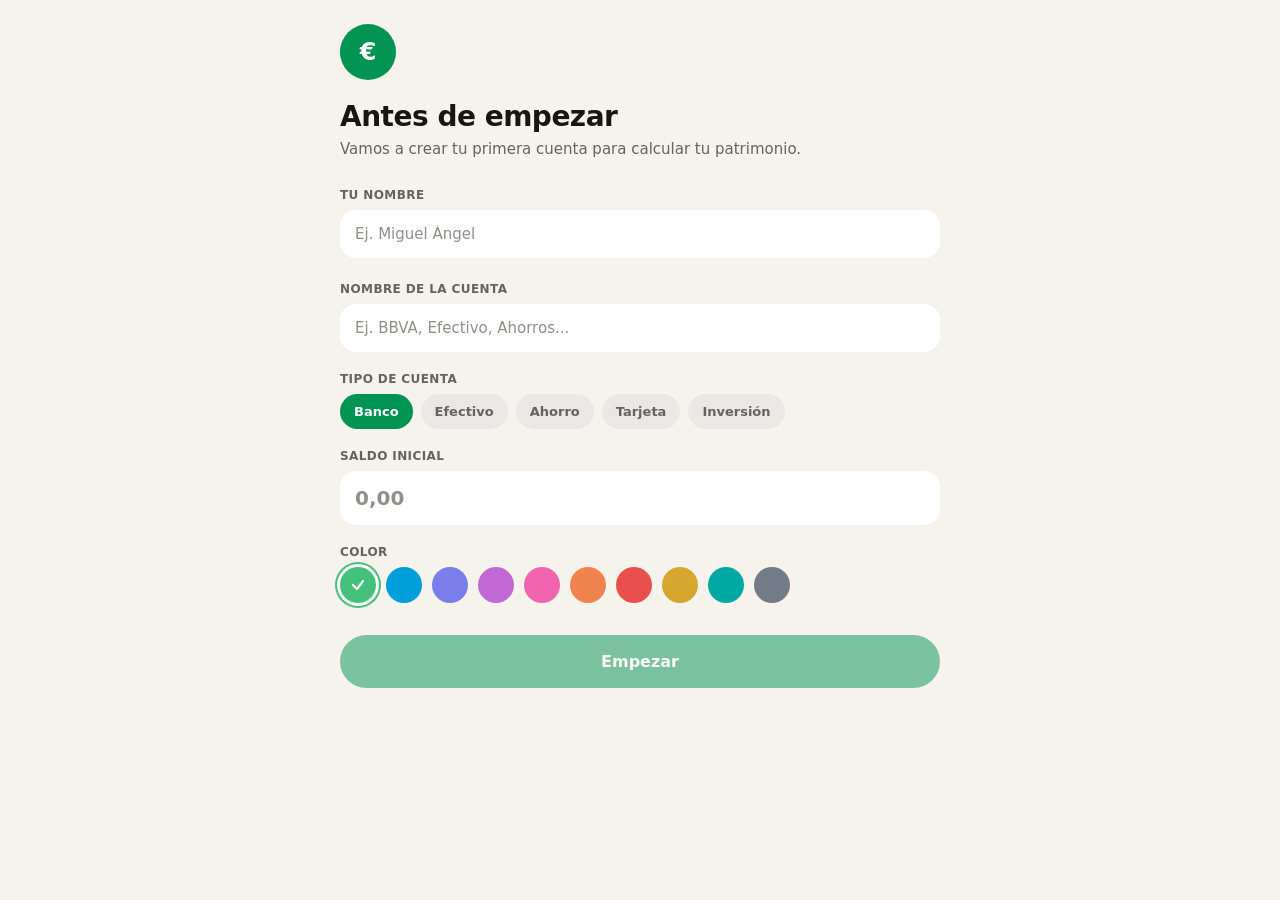
==== webapp/index.html @ a540adde "Implement Patrimonio as a real vanilla-JS PWA Ports the Claude Design prototype (Patrimonio.dc.html " ====
<!DOCTYPE html>
<html lang="es">
<head>
<meta charset="utf-8">
<meta name="viewport" content="width=device-width, initial-scale=1, maximum-scale=1, viewport-fit=cover">
<title>Patrimonio</title>
<meta name="description" content="Tu patrimonio, cuentas, gastos e inversiones en una sola app.">
<meta name="theme-color" content="#0a845a">
<link rel="manifest" href="manifest.webmanifest">
<link rel="icon" href="icons/favicon-32.png" sizes="32x32">
<link rel="apple-touch-icon" href="icons/apple-touch-icon.png">
<meta name="apple-mobile-web-app-capable" content="yes">
<meta name="apple-mobile-web-app-status-bar-style" content="black-translucent">
<meta name="apple-mobile-web-app-title" content="Patrimonio">
<meta name="mobile-web-app-capable" content="yes">
<link rel="stylesheet" href="style.css">
</head>
<body>
<div id="app"></div>
<script src="app.js"></script>
</body>
</html>
---- webapp/style.css ----
/* ---------- reset & base ---------- */
* { box-sizing: border-box; -webkit-tap-highlight-color: transparent; }
html, body {
  height: 100%;
  margin: 0;
  overscroll-behavior-y: none;
  background: oklch(96.5% 0.01 90);
}
body {
  font-family: -apple-system, "SF Pro Text", system-ui, sans-serif;
  color: oklch(20% 0.01 90);
  -webkit-font-smoothing: antialiased;
  user-select: none;
}
input, textarea, select, button {
  font-family: inherit;
  -webkit-user-select: text;
  user-select: text;
}
input::placeholder, textarea::placeholder { color: oklch(65% 0.01 90); }
button { -webkit-appearance: none; appearance: none; }
a { color: oklch(58% 0.15 155); text-decoration: none; }
::-webkit-scrollbar { display: none; }
svg { display: block; }

:root {
  --green: oklch(58% 0.15 155);
  --green-soft-bg: oklch(93% 0.05 155);
  --green-soft-text: oklch(38% 0.1 155);
  --red: oklch(58% 0.19 25);
  --red-soft-bg: oklch(94% 0.04 25);
  --red-soft-text: oklch(50% 0.15 25);
  --ink: oklch(20% 0.01 90);
  --ink-soft: oklch(50% 0.01 90);
  --ink-ter: oklch(60% 0.01 90);
  --page-bg: oklch(96.5% 0.01 90);
  --card-bg: #fff;
  --card-shadow: 0 4px 14px oklch(25% 0.03 90 / 0.10);
  --neutral-chip: oklch(93% 0.005 90);
  --neutral-row: oklch(96% 0.003 90);
  --divider: oklch(91% 0.006 90);
  --safe-top: env(safe-area-inset-top, 0px);
  --safe-bottom: env(safe-area-inset-bottom, 0px);
}

/* ---------- app shell ---------- */
#app { min-height: 100%; display: flex; flex-direction: column; background: var(--page-bg); }

.onboarding { min-height: 100vh; overflow-y: auto; padding: calc(24px + var(--safe-top)) 20px 40px; }

.app-main { min-height: 100vh; display: flex; flex-direction: column; }
.screen { flex: 1; overflow-y: auto; padding: calc(18px + var(--safe-top)) 0 calc(90px + var(--safe-bottom)); -webkit-overflow-scrolling: touch; }
.screen-pad { padding: 0 18px; }

.page-title { font-size: 28px; font-weight: 800; color: var(--ink); letter-spacing: -0.5px; text-align: center; }
.page-subtitle { font-size: 14px; color: var(--ink-soft); margin-top: 2px; text-align: center; }
.section-title { font-size: 20px; font-weight: 800; color: var(--ink); }
.section-title-sm { font-size: 18px; font-weight: 800; color: var(--ink); }
.label-caps {
  font-size: 12px; font-weight: 700; color: var(--ink-soft);
  text-transform: uppercase; letter-spacing: 0.4px;
}

/* ---------- generic building blocks ---------- */
.card {
  background: var(--card-bg); box-shadow: var(--card-shadow);
  border-radius: 22px; padding: 18px;
}
.row-flex { display: flex; align-items: center; }
.between { justify-content: space-between; }
.gap8 { gap: 8px; } .gap10 { gap: 10px; } .gap12 { gap: 12px; } .gap14 { gap: 14px; }

.hscroll { display: flex; overflow-x: auto; scrollbar-width: none; }

.pill-btn {
  padding: 10px 14px; border-radius: 9999px; font-size: 13px; font-weight: 600;
  cursor: pointer; background: var(--neutral-chip); color: var(--ink-soft); flex-shrink: 0;
  border: none; white-space: nowrap;
}
.pill-btn.active { background: var(--green); color: #fff; }

.segmented { display: flex; background: oklch(94% 0.005 90); border-radius: 9999px; padding: 4px; }
.segmented .seg {
  flex: 1; text-align: center; padding: 10px; border-radius: 9999px;
  font-size: 14px; font-weight: 700; cursor: pointer; color: var(--ink-soft);
}
.segmented .seg.active { background: var(--green); color: #fff; }

.avatar-badge {
  border-radius: 9999px; display: flex; align-items: center; justify-content: center;
  color: #fff; font-weight: 700; flex-shrink: 0;
}

.icon-btn {
  border-radius: 9999px; background: #fff; display: flex; align-items: center; justify-content: center;
  cursor: pointer; border: none; flex-shrink: 0;
}
.icon-btn.solid { background: var(--green); }

.tx-row {
  background: var(--card-bg); box-shadow: var(--card-shadow); border-radius: 18px; padding: 14px;
  display: flex; align-items: center; gap: 12px;
}
.tx-row .tx-title { font-size: 14px; font-weight: 700; color: var(--ink); white-space: nowrap; overflow: hidden; text-overflow: ellipsis; }
.tx-row .tx-sub { font-size: 12px; color: var(--ink-soft); margin-top: 1px; }
.tx-row .tx-amount { font-size: 15px; font-weight: 700; flex-shrink: 0; }

.empty-note {
  padding: 24px; background: var(--card-bg); box-shadow: var(--card-shadow); border-radius: 18px;
  text-align: center; color: var(--ink-soft); font-size: 13px; line-height: 1.5;
}

.field-label { font-size: 12px; font-weight: 700; color: var(--ink-soft); text-transform: uppercase; letter-spacing: 0.4px; }
.field-input {
  width: 100%; padding: 15px; border-radius: 16px; border: none; background: #fff;
  font-size: 15px; color: var(--ink); box-sizing: border-box;
}
.field-input.big { font-size: 20px; font-weight: 700; }
textarea.field-input { resize: none; }

.switch-track { width: 38px; height: 22px; border-radius: 9999px; position: relative; flex-shrink: 0; cursor: pointer; border: none; padding: 0; }
.switch-knob { position: absolute; top: 2px; left: 2px; width: 18px; height: 18px; border-radius: 9999px; background: #fff; transition: transform .15s ease; }

.btn-primary {
  width: 100%; padding: 17px; border-radius: 9999px; border: none; background: var(--green);
  color: #fff; font-size: 16px; font-weight: 700; cursor: pointer;
}
.btn-primary:disabled { opacity: 0.5; }
.btn-secondary {
  width: 100%; padding: 15px; border-radius: 9999px; border: none; background: var(--neutral-chip);
  color: var(--ink); font-size: 16px; font-weight: 700; cursor: pointer;
}
.btn-danger-text {
  text-align: center; color: var(--red); font-size: 14px; font-weight: 700; cursor: pointer;
  background: none; border: none; width: 100%; padding: 8px;
}

/* ---------- home ---------- */
.home-header { display: flex; align-items: center; gap: 12px; }
.net-worth-block { margin-top: 28px; text-align: center; }
.net-worth-value { font-size: 42px; font-weight: 800; color: var(--ink); letter-spacing: -1px; margin-top: 6px; }
.delta-chip { display: inline-flex; align-items: center; gap: 6px; margin-top: 10px; padding: 8px 16px; border-radius: 9999px; font-size: 13px; font-weight: 700; }

.sparkline-card { margin-top: 22px; }

/* ---------- bottom nav ---------- */
.tab-bar {
  position: fixed; left: 0; right: 0; bottom: 0; z-index: 30;
  display: flex; align-items: center; justify-content: space-around;
  padding: 10px 12px calc(18px + var(--safe-bottom)); background: #fff;
  border-top: 1px solid var(--divider);
}
.tab-item { display: flex; flex-direction: column; align-items: center; gap: 3px; cursor: pointer; color: var(--ink-ter); background: none; border: none; padding: 4px 8px; }
.tab-item.active { color: var(--green); }
.tab-item .tab-label { font-size: 10px; font-weight: 700; }
.fab {
  position: relative; top: -22px; width: 56px; height: 56px; border-radius: 9999px;
  background: var(--green); display: flex; align-items: center; justify-content: center;
  cursor: pointer; border: none; box-shadow: 0 8px 18px oklch(58% 0.15 155 / 40%);
}

/* ---------- modal pages ---------- */
.modal-overlay {
  position: fixed; inset: 0; background: var(--page-bg); z-index: 50;
  display: flex; flex-direction: column;
}
.modal-header {
  padding: calc(16px + var(--safe-top)) 20px 12px; display: flex; align-items: center;
  justify-content: space-between; flex-shrink: 0; gap: 12px;
}
.modal-title { font-size: 22px; font-weight: 800; color: var(--ink); }
.modal-body { flex: 1; overflow-y: auto; padding: 8px 20px calc(30px + var(--safe-bottom)); -webkit-overflow-scrolling: touch; }

.bottom-sheet-wrap { position: fixed; inset: 0; z-index: 60; display: flex; flex-direction: column; justify-content: flex-end; }
.bottom-sheet-backdrop { position: absolute; inset: 0; background: oklch(20% 0.01 90 / 0.55); border: none; padding: 0; }
.bottom-sheet {
  position: relative; background: #fff; border-radius: 28px 28px 0 0; padding: 26px 20px calc(34px + var(--safe-bottom));
  max-height: 82%; overflow-y: auto;
}

/* ---------- accounts ---------- */
.account-card { flex-shrink: 0; width: 322px; scroll-snap-align: start; border-radius: 24px; padding: 22px; }
.account-scroller { margin-top: 16px; display: flex; gap: 14px; overflow-x: auto; padding: 0 18px 4px; scroll-snap-type: x mandatory; }
.account-dots { display: flex; justify-content: center; gap: 6px; margin-top: 10px; }
.account-dot { height: 6px; border-radius: 9999px; transition: width .15s, background .15s; }
.quick-action { flex-shrink: 0; width: 110px; background: #fff; box-shadow: var(--card-shadow); border-radius: 18px; padding: 16px 12px; cursor: pointer; text-align: center; border: none; }
.quick-action-icon { width: 36px; height: 36px; border-radius: 9999px; margin: 0 auto; display: flex; align-items: center; justify-content: center; }

/* ---------- investments ---------- */
.donut-wrap { position: relative; display: flex; justify-content: center; margin-top: 14px; }
.donut-center { position: absolute; top: 50%; left: 50%; transform: translate(-50%, -50%); text-align: center; }
.invest-group-row { display: flex; align-items: center; gap: 12px; padding: 8px; cursor: pointer; border: none; background: none; width: 100%; text-align: left; }
.invest-sub-row { background: var(--neutral-row); border-radius: 14px; padding: 12px 14px; display: flex; align-items: center; gap: 10px; }

/* ---------- category / color swatches ---------- */
.color-swatch { width: 36px; height: 36px; border-radius: 9999px; display: flex; align-items: center; justify-content: center; cursor: pointer; border: none; }
.color-swatch.sm { width: 28px; height: 28px; }
.category-chip { display: flex; flex-direction: column; align-items: center; gap: 6px; cursor: pointer; width: 60px; flex-shrink: 0; background: none; border: none; }
.category-chip .cat-icon { width: 48px; height: 48px; border-radius: 9999px; display: flex; align-items: center; justify-content: center; color: #fff; font-weight: 700; font-size: 17px; }
.category-chip .cat-name { font-size: 11px; font-weight: 600; color: oklch(30% 0.01 90); text-align: center; white-space: nowrap; overflow: hidden; text-overflow: ellipsis; max-width: 60px; }

.acc-chip {
  display: flex; align-items: center; gap: 10px; padding: 10px 16px; border-radius: 16px;
  font-size: 13px; font-weight: 600; cursor: pointer; color: var(--ink); min-width: 150px;
  flex-shrink: 0; border: 1.5px solid transparent; background: #fff;
}
.acc-chip .acc-chip-icon { width: 30px; height: 30px; border-radius: 9999px; background: oklch(95% 0.005 90); display: flex; align-items: center; justify-content: center; flex-shrink: 0; }
.acc-chip-flat { padding: 12px 16px; border-radius: 16px; font-size: 13px; font-weight: 600; cursor: pointer; color: var(--ink); border: 1.5px solid transparent; background: #fff; }

/* progress bars for stats breakdown */
.progress-track { height: 8px; background: oklch(93% 0.005 90); border-radius: 9999px; overflow: hidden; }
.progress-fill { height: 100%; border-radius: 9999px; }

.stat-tile { background: #fff; box-shadow: var(--card-shadow); border-radius: 18px; padding: 16px; }
.stat-tile .stat-label { font-size: 13px; color: var(--ink-soft); font-weight: 600; }
.stat-tile .stat-value { font-size: 19px; font-weight: 800; color: var(--ink); margin-top: 6px; }
.grid2 { display: grid; grid-template-columns: 1fr 1fr; gap: 10px; }

/* reorder drag handle */
.reorder-row { background: #fff; border-radius: 14px; padding: 12px 14px; display: flex; align-items: center; gap: 10px; position: relative; transition: box-shadow .15s; }
.drag-handle {
  cursor: grab; display: grid; grid-template-columns: repeat(2, 4px); grid-auto-rows: 4px; gap: 3px;
  padding: 6px; touch-action: none; flex-shrink: 0; background: none; border: none;
}
.drag-dot { width: 4px; height: 4px; border-radius: 9999px; background: oklch(78% 0.005 90); }

.link-inline { font-size: 12px; font-weight: 700; color: var(--green); cursor: pointer; background: none; border: none; }

@media (min-width: 640px) {
  .screen-pad, .modal-header, .modal-body { padding-left: max(20px, calc((100vw - 600px) / 2)); padding-right: max(20px, calc((100vw - 600px) / 2)); }
  .onboarding { padding-left: max(20px, calc((100vw - 600px) / 2)); padding-right: max(20px, calc((100vw - 600px) / 2)); }
}
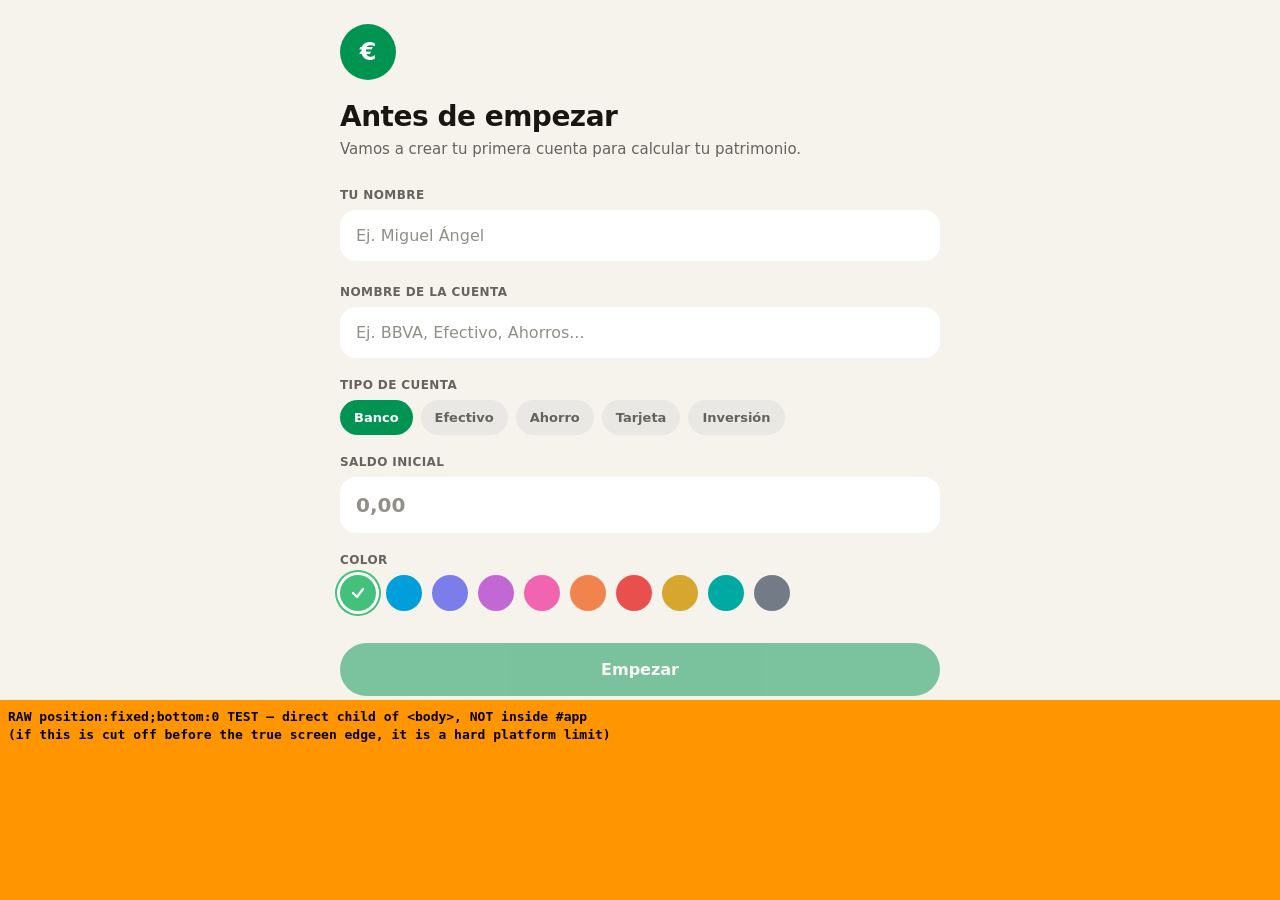
==== commit faaf66d9: "Remove the service worker instead of tuning it further The known-working sibling app (Miguelangel250" ====
--- a/webapp/index.html
+++ b/webapp/index.html
@@ -10,7 +10,7 @@
 <link rel="icon" href="icons/favicon-32.png" sizes="32x32">
 <link rel="apple-touch-icon" href="icons/apple-touch-icon.png">
 <meta name="apple-mobile-web-app-capable" content="yes">
-<meta name="apple-mobile-web-app-status-bar-style" content="black-translucent">
+<meta name="apple-mobile-web-app-status-bar-style" content="default">
 <meta name="apple-mobile-web-app-title" content="Patrimonio">
 <meta name="mobile-web-app-capable" content="yes">
 <link rel="stylesheet" href="style.css">
--- a/webapp/style.css
+++ b/webapp/style.css
@@ -3,8 +3,16 @@
 html, body {
   height: 100%;
   margin: 0;
+  /* No overflow:hidden here: it would clip the tab bar's safe-area padding-bottom
+     bleed short of the true edge. .screen / .modal-body / .bottom-sheet still do
+     their own internal overflow-y:auto scrolling regardless. */
   overscroll-behavior-y: none;
-  background: oklch(96.5% 0.01 90);
+  /* Safari 26 standalone-PWA bug: a fully opaque (alpha 1) background on a layer
+     near the bottom safe area gets clipped short of the true edge; the exact same
+     color at alpha 0.999 (imperceptible) routes through the compositor instead and
+     paints correctly all the way down. See:
+     https://www.edoardolunardi.dev/blog/safari-26-and-the-strange-case-of-fixed-overlays */
+  background: oklch(96.5% 0.01 90 / 0.999);
 }
 body {
   font-family: -apple-system, "SF Pro Text", system-ui, sans-serif;
@@ -33,8 +41,8 @@
   --ink: oklch(20% 0.01 90);
   --ink-soft: oklch(50% 0.01 90);
   --ink-ter: oklch(60% 0.01 90);
-  --page-bg: oklch(96.5% 0.01 90);
-  --card-bg: #fff;
+  --page-bg: oklch(96.5% 0.01 90 / 0.999); /* alpha<1: works around the Safari 26 opaque-fixed-layer clip bug */
+  --card-bg: rgba(255, 255, 255, 0.999);
   --card-shadow: 0 4px 14px oklch(25% 0.03 90 / 0.10);
   --neutral-chip: oklch(93% 0.005 90);
   --neutral-row: oklch(96% 0.003 90);
@@ -43,16 +51,22 @@
   --safe-bottom: env(safe-area-inset-bottom, 0px);
 }
 
-/* ---------- app shell ---------- */
-#app { min-height: 100%; display: flex; flex-direction: column; background: var(--page-bg); }
-
-.onboarding { min-height: 100vh; overflow-y: auto; padding: calc(24px + var(--safe-top)) 20px 40px; }
-
-.app-main { min-height: 100vh; display: flex; flex-direction: column; }
-.screen { flex: 1; overflow-y: auto; padding: calc(18px + var(--safe-top)) 0 calc(90px + var(--safe-bottom)); -webkit-overflow-scrolling: touch; }
-.screen-pad { padding: 0 18px; }
-
-.page-title { font-size: 28px; font-weight: 800; color: var(--ink); letter-spacing: -0.5px; text-align: center; }
+/* ---------- app shell ----------
+   #app is a normal (non-fixed) flex column, height:100% of body. Deliberately
+   NOT position:fixed;inset:0 — that hard-caps the box to exactly
+   window.innerHeight, which left no room for the tab bar's own
+   padding-bottom:env(safe-area-inset-bottom) to push the rendered content past
+   that boundary and into the true safe area. Safe-area padding is designed to
+   let a background bleed into that zone; a hard-capped ancestor defeats it. */
+#app { height: 100%; display: flex; flex-direction: column; background: var(--page-bg); }
+
+.onboarding { flex: 1; min-height: 0; overflow-y: auto; padding: calc(24px + var(--safe-top)) 20px 40px; -webkit-overflow-scrolling: touch; }
+
+.app-main { flex: 1; min-height: 0; display: flex; flex-direction: column; }
+.screen { flex: 1; min-height: 0; overflow-y: auto; padding: calc(18px + var(--safe-top)) 0 24px; -webkit-overflow-scrolling: touch; }
+.screen-pad { padding: 0 20px; }
+
+.page-title { font-size: 26px; font-weight: 800; color: var(--ink); letter-spacing: -0.5px; text-align: center; }
 .page-subtitle { font-size: 14px; color: var(--ink-soft); margin-top: 2px; text-align: center; }
 .section-title { font-size: 20px; font-weight: 800; color: var(--ink); }
 .section-title-sm { font-size: 18px; font-weight: 800; color: var(--ink); }
@@ -137,24 +151,28 @@
 
 /* ---------- home ---------- */
 .home-header { display: flex; align-items: center; gap: 12px; }
-.net-worth-block { margin-top: 28px; text-align: center; }
-.net-worth-value { font-size: 42px; font-weight: 800; color: var(--ink); letter-spacing: -1px; margin-top: 6px; }
+.net-worth-block { margin-top: 32px; text-align: center; }
+.net-worth-value { font-size: 44px; font-weight: 800; color: var(--ink); letter-spacing: -1px; margin-top: 6px; }
 .delta-chip { display: inline-flex; align-items: center; gap: 6px; margin-top: 10px; padding: 8px 16px; border-radius: 9999px; font-size: 13px; font-weight: 700; }
 
-.sparkline-card { margin-top: 22px; }
-
-/* ---------- bottom nav ---------- */
+.sparkline-card { margin-top: 24px; }
+
+/* ---------- bottom nav ----------
+   Normal flow (not fixed) — last flex child of #app, right after .app-main,
+   so it always sits exactly at the true bottom of the viewport regardless
+   of iOS Safari's toolbar state. position:relative only to anchor the FAB. */
 .tab-bar {
-  position: fixed; left: 0; right: 0; bottom: 0; z-index: 30;
+  position: relative; flex-shrink: 0; z-index: 30;
   display: flex; align-items: center; justify-content: space-around;
-  padding: 10px 12px calc(18px + var(--safe-bottom)); background: #fff;
+  padding: 10px 12px calc(18px + var(--safe-bottom)); background: rgba(255, 255, 255, 0.999);
   border-top: 1px solid var(--divider);
 }
 .tab-item { display: flex; flex-direction: column; align-items: center; gap: 3px; cursor: pointer; color: var(--ink-ter); background: none; border: none; padding: 4px 8px; }
 .tab-item.active { color: var(--green); }
 .tab-item .tab-label { font-size: 10px; font-weight: 700; }
 .fab {
-  position: relative; top: -22px; width: 56px; height: 56px; border-radius: 9999px;
+  position: absolute; top: -24px; left: 50%; transform: translateX(-50%);
+  width: 56px; height: 56px; border-radius: 9999px;
   background: var(--green); display: flex; align-items: center; justify-content: center;
   cursor: pointer; border: none; box-shadow: 0 8px 18px oklch(58% 0.15 155 / 40%);
 }
@@ -174,13 +192,13 @@
 .bottom-sheet-wrap { position: fixed; inset: 0; z-index: 60; display: flex; flex-direction: column; justify-content: flex-end; }
 .bottom-sheet-backdrop { position: absolute; inset: 0; background: oklch(20% 0.01 90 / 0.55); border: none; padding: 0; }
 .bottom-sheet {
-  position: relative; background: #fff; border-radius: 28px 28px 0 0; padding: 26px 20px calc(34px + var(--safe-bottom));
+  position: relative; background: rgba(255, 255, 255, 0.999); border-radius: 28px 28px 0 0; padding: 26px 20px calc(34px + var(--safe-bottom));
   max-height: 82%; overflow-y: auto;
 }
 
 /* ---------- accounts ---------- */
 .account-card { flex-shrink: 0; width: 322px; scroll-snap-align: start; border-radius: 24px; padding: 22px; }
-.account-scroller { margin-top: 16px; display: flex; gap: 14px; overflow-x: auto; padding: 0 18px 4px; scroll-snap-type: x mandatory; }
+.account-scroller { margin-top: 16px; display: flex; gap: 14px; overflow-x: auto; padding: 0 20px; scroll-snap-type: x mandatory; }
 .account-dots { display: flex; justify-content: center; gap: 6px; margin-top: 10px; }
 .account-dot { height: 6px; border-radius: 9999px; transition: width .15s, background .15s; }
 .quick-action { flex-shrink: 0; width: 110px; background: #fff; box-shadow: var(--card-shadow); border-radius: 18px; padding: 16px 12px; cursor: pointer; text-align: center; border: none; }
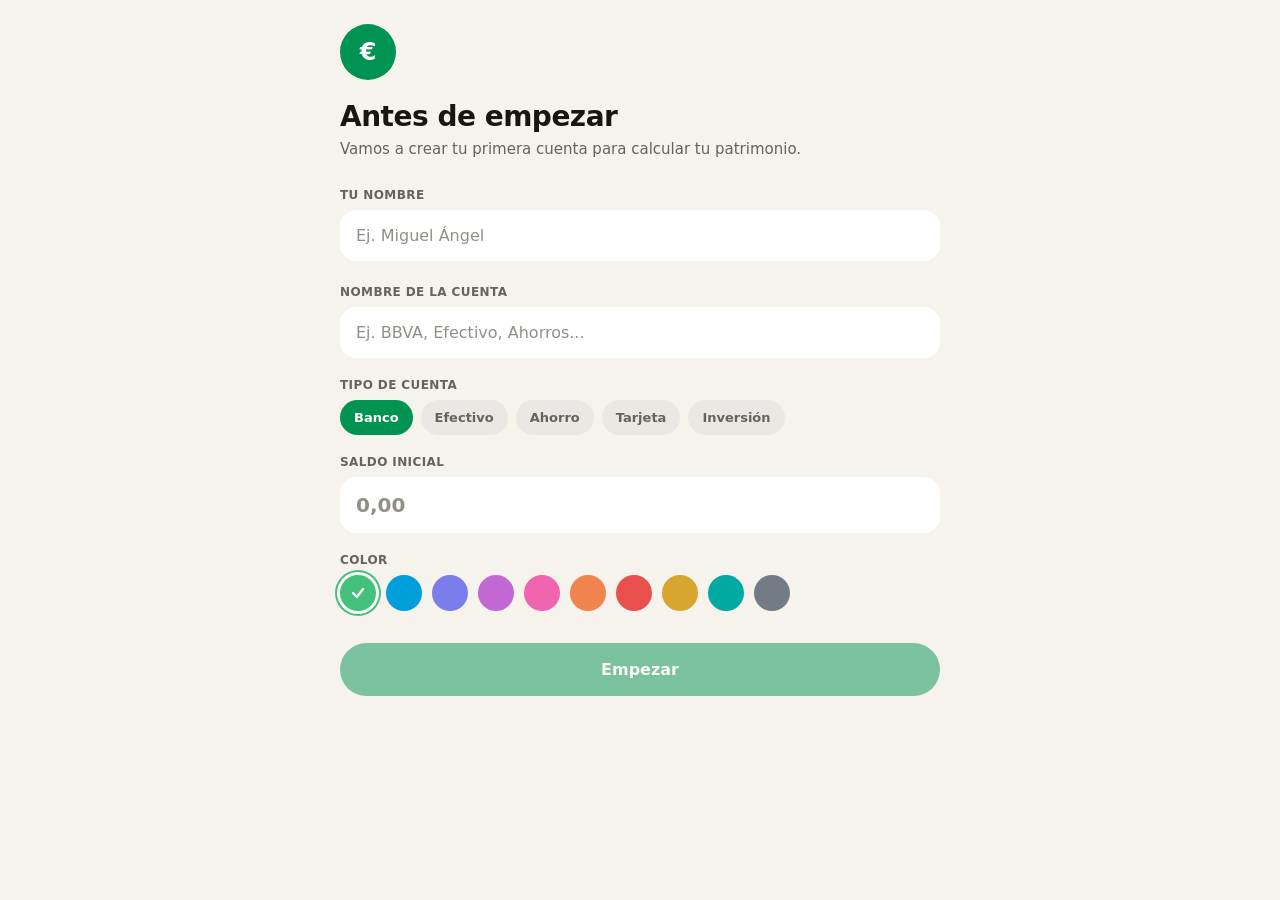
==== commit 5d2929d7: "Replace the app icon with the Finzen logo mark and rename the app Recreated the navy rounded-square " ====
--- a/webapp/index.html
+++ b/webapp/index.html
@@ -3,7 +3,7 @@
 <head>
 <meta charset="utf-8">
 <meta name="viewport" content="width=device-width, initial-scale=1, maximum-scale=1, viewport-fit=cover">
-<title>Patrimonio</title>
+<title>Finzen</title>
 <meta name="description" content="Tu patrimonio, cuentas, gastos e inversiones en una sola app.">
 <meta name="theme-color" content="#0a845a">
 <link rel="manifest" href="manifest.webmanifest">
@@ -11,7 +11,7 @@
 <link rel="apple-touch-icon" href="icons/apple-touch-icon.png">
 <meta name="apple-mobile-web-app-capable" content="yes">
 <meta name="apple-mobile-web-app-status-bar-style" content="default">
-<meta name="apple-mobile-web-app-title" content="Patrimonio">
+<meta name="apple-mobile-web-app-title" content="Finzen">
 <meta name="mobile-web-app-capable" content="yes">
 <link rel="stylesheet" href="style.css">
 </head>
